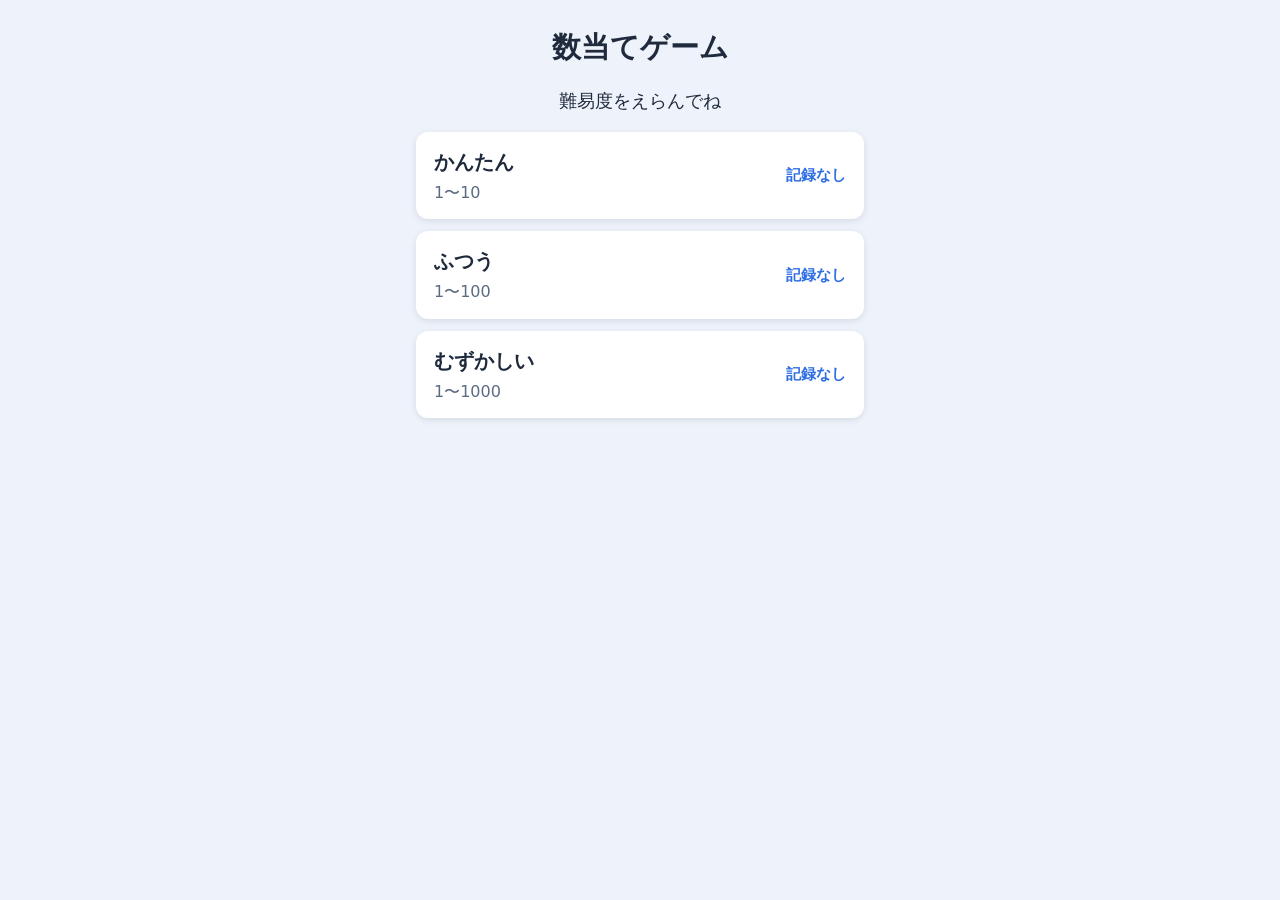
==== number-guess/index.html @ 99f07f9d "数当てゲームを追加：難易度えらび・ヒント・ハイスコア保存 - 難易度を3つから選べる（かんたん 1〜10、ふつう 1〜100、むずかしい 1〜1000） - 入力した数に「もっと大きい／小さい」と答え" ====
<!DOCTYPE html>
<html lang="ja">
<head>
  <meta charset="UTF-8">
  <!-- スマホの画面幅に合わせて表示するための設定 -->
  <meta name="viewport" content="width=device-width, initial-scale=1">
  <title>数当てゲーム</title>
  <link rel="stylesheet" href="style.css">
</head>
<body>
  <main class="card">
    <h1>数当てゲーム</h1>

    <!-- ① 難易度えらびの画面 -->
    <section id="screen-select">
      <p class="lead">難易度をえらんでね</p>
      <div class="level-list">
        <button type="button" class="level-button" data-level="easy">
          <span class="level-name">かんたん</span>
          <span class="level-range">1〜10</span>
          <span class="level-best" data-best="easy">記録なし</span>
        </button>
        <button type="button" class="level-button" data-level="normal">
          <span class="level-name">ふつう</span>
          <span class="level-range">1〜100</span>
          <span class="level-best" data-best="normal">記録なし</span>
        </button>
        <button type="button" class="level-button" data-level="hard">
          <span class="level-name">むずかしい</span>
          <span class="level-range">1〜1000</span>
          <span class="level-best" data-best="hard">記録なし</span>
        </button>
      </div>
    </section>

    <!-- ② ゲーム中の画面（最初はかくしておく） -->
    <section id="screen-play" hidden>
      <p class="lead" id="play-question">1〜10 の数を当ててね</p>

      <form id="guess-form" autocomplete="off">
        <input
          type="number"
          id="guess-input"
          inputmode="numeric"
          placeholder="数を入力"
          aria-label="予想する数"
        >
        <button type="submit" class="primary">こたえる</button>
      </form>

      <p id="hint" class="hint" aria-live="polite"></p>

      <dl class="status">
        <div><dt>回数</dt><dd id="count">0回</dd></div>
        <div><dt>答えのはんい</dt><dd id="range">1〜10</dd></div>
      </dl>

      <p class="history-title">入力した数</p>
      <ol id="history" class="history"></ol>

      <button type="button" class="secondary" data-action="back">難易度をえらびなおす</button>
    </section>

    <!-- ③ 正解の画面（最初はかくしておく） -->
    <section id="screen-clear" hidden>
      <p class="clear-title">正解！</p>
      <p id="clear-message" class="lead"></p>
      <p id="new-record" class="new-record" hidden>🎉 新記録！</p>
      <div class="button-row">
        <button type="button" class="primary" data-action="retry">もう一回</button>
        <button type="button" class="secondary" data-action="back">難易度をえらびなおす</button>
      </div>
    </section>
  </main>

  <script src="script.js"></script>
</body>
</html>
---- number-guess/style.css ----
/* ===== 全体 ===== */
* {
  box-sizing: border-box; /* 幅の計算に余白や枠線をふくめる（はみ出し防止） */
}

body {
  margin: 0;
  min-height: 100vh;
  background: #eef3fb;
  color: #1f2a3c;
  font-family: system-ui, -apple-system, "Hiragino Sans", "Noto Sans JP", sans-serif;
  line-height: 1.6;
}

/* hidden 属性が付いた画面は必ずかくす */
[hidden] {
  display: none !important;
}

/* 真ん中に置くカード。スマホでは画面いっぱい、パソコンでは幅480pxまで */
.card {
  max-width: 480px;
  margin: 0 auto;
  padding: 24px 16px 40px;
}

h1 {
  margin: 0 0 16px;
  text-align: center;
  font-size: 1.8rem;
}

.lead {
  margin: 0 0 16px;
  text-align: center;
  font-size: 1.15rem;
}

/* ===== ボタン共通 ===== */
button {
  font: inherit;
  min-height: 48px;          /* 指で押しやすい高さ */
  border: none;
  border-radius: 12px;
  cursor: pointer;
  touch-action: manipulation; /* ダブルタップで拡大されないようにする */
}

button:active {
  transform: scale(0.97);    /* 押したときに少し小さくして「押した感」を出す */
}

.primary {
  background: #2f6fe4;
  color: #fff;
  font-weight: bold;
  padding: 0 20px;
}

.secondary {
  background: #fff;
  color: #2f6fe4;
  border: 2px solid #2f6fe4;
  padding: 0 16px;
}

/* ===== ① 難易度えらび ===== */
.level-list {
  display: flex;
  flex-direction: column;
  gap: 12px;
}

.level-button {
  display: grid;
  grid-template-columns: 1fr auto;
  align-items: center;
  gap: 2px 12px;
  padding: 14px 18px;
  background: #fff;
  color: inherit;
  text-align: left;
  box-shadow: 0 2px 6px rgba(31, 42, 60, 0.12);
}

.level-name {
  font-size: 1.25rem;
  font-weight: bold;
}

.level-range {
  color: #5b6b82;
}

.level-best {
  grid-column: 2;
  grid-row: 1 / span 2;
  font-size: 0.95rem;
  color: #2f6fe4;
  font-weight: bold;
}

/* ===== ② ゲーム中 ===== */
#guess-form {
  display: flex;
  gap: 8px;
}

#guess-input {
  flex: 1;
  min-width: 0;              /* 小さい画面で入力欄がはみ出さないようにする */
  font-size: 1.4rem;         /* 16px以上にすると iPhone で勝手に拡大されない */
  padding: 8px 12px;
  border: 2px solid #b9c6da;
  border-radius: 12px;
  text-align: center;
}

#guess-input:focus {
  outline: none;
  border-color: #2f6fe4;
}

.hint {
  min-height: 2.2em;
  margin: 16px 0;
  text-align: center;
  font-size: 1.4rem;
  font-weight: bold;
}

.hint.up    { color: #d9480f; } /* もっと大きい */
.hint.down  { color: #1c7ed6; } /* もっと小さい */
.hint.error { color: #868e96; font-size: 1rem; } /* 入力のまちがい */

.status {
  display: flex;
  gap: 8px;
  margin: 0 0 16px;
}

.status div {
  flex: 1;
  background: #fff;
  border-radius: 12px;
  padding: 8px;
  text-align: center;
}

.status dt {
  font-size: 0.85rem;
  color: #5b6b82;
}

.status dd {
  margin: 0;
  font-size: 1.2rem;
  font-weight: bold;
}

.history-title {
  margin: 0 0 4px;
  font-size: 0.9rem;
  color: #5b6b82;
}

.history {
  display: flex;
  flex-wrap: wrap;           /* 入りきらなければ次の行へ */
  gap: 6px;
  list-style: none;
  margin: 0 0 24px;
  padding: 0;
  min-height: 2em;
}

.history li {
  background: #fff;
  border-radius: 999px;
  padding: 2px 12px;
}

.history li.up   { border: 2px solid #ffc9a8; } /* 小さすぎた数 */
.history li.down { border: 2px solid #a5d0f7; } /* 大きすぎた数 */

#screen-play > .secondary {
  width: 100%;
}

/* ===== ③ 正解 ===== */
.clear-title {
  margin: 8px 0;
  text-align: center;
  font-size: 2.4rem;
  font-weight: bold;
  color: #2b8a3e;
}

.new-record {
  margin: 0 0 16px;
  text-align: center;
  font-size: 1.3rem;
  font-weight: bold;
  color: #e67700;
}

.button-row {
  display: flex;
  flex-direction: column;
  gap: 12px;
}
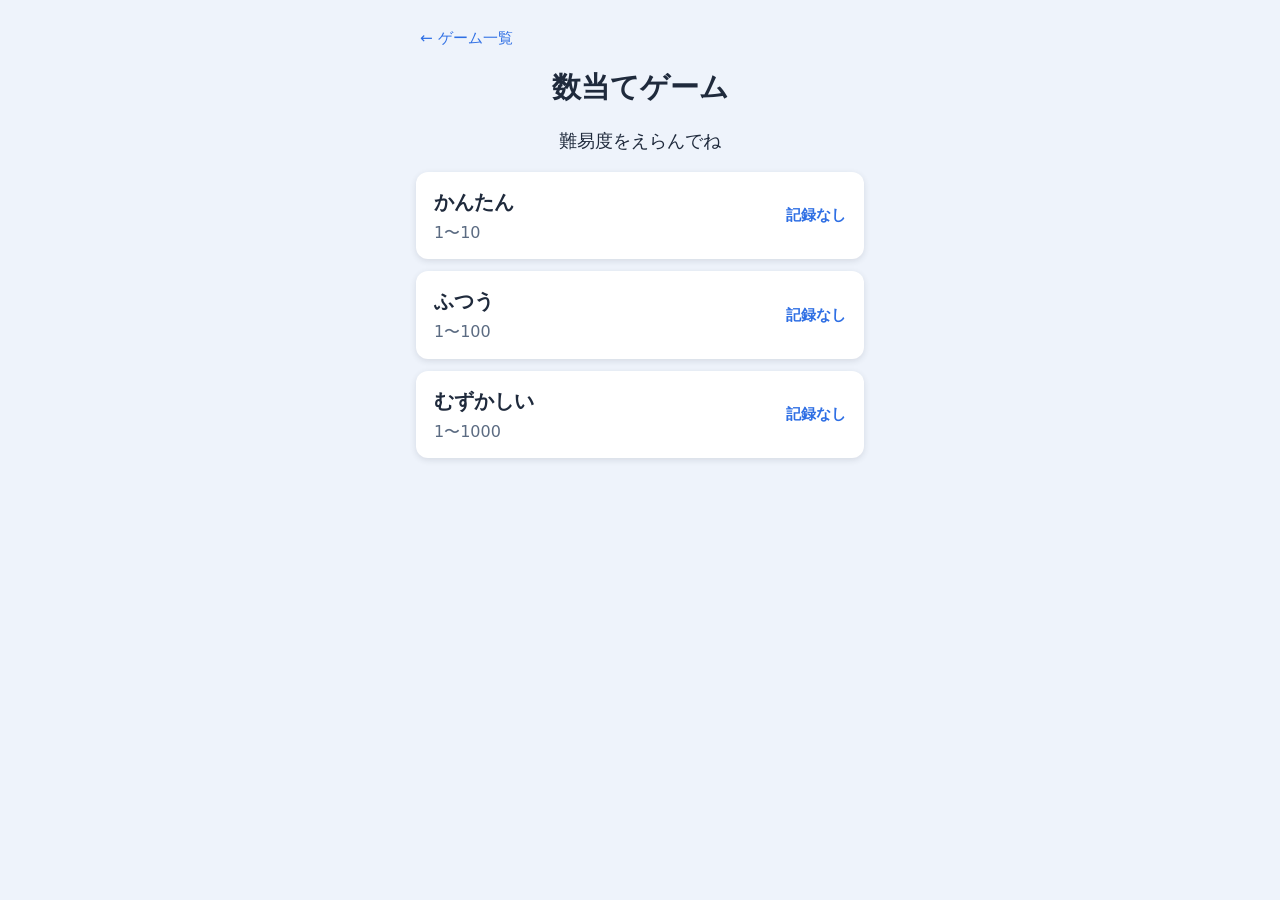
==== commit 2def642d: "ゲーム一覧ページを追加し、数当てゲームから戻れるようにした - リポジトリのいちばん上に index.html を作り、ゲームをカードで並べる一覧ページにした - ゲームのリストは games.js " ====
--- a/number-guess/index.html
+++ b/number-guess/index.html
@@ -9,6 +9,8 @@
 </head>
 <body>
   <main class="card">
+    <!-- 一覧ページに戻るリンク。「../」は「1つ上のフォルダ」という意味 -->
+    <a class="home-link" href="../index.html">← ゲーム一覧</a>
     <h1>数当てゲーム</h1>
 
     <!-- ① 難易度えらびの画面 -->
@@ -55,7 +57,14 @@
         <div><dt>答えのはんい</dt><dd id="range">1〜10</dd></div>
       </dl>
 
-      <p class="history-title">入力した数</p>
+      <div class="history-head">
+        <p class="history-title">入力した数</p>
+        <!-- チップの色の意味の説明 -->
+        <p class="legend">
+          <span class="legend-item"><span class="legend-chip up"></span>小さすぎた</span>
+          <span class="legend-item"><span class="legend-chip down"></span>大きすぎた</span>
+        </p>
+      </div>
       <ol id="history" class="history"></ol>
 
       <button type="button" class="secondary" data-action="back">難易度をえらびなおす</button>
--- a/number-guess/style.css
+++ b/number-guess/style.css
@@ -22,6 +22,23 @@
   max-width: 480px;
   margin: 0 auto;
   padding: 24px 16px 40px;
+}
+
+/* 一覧ページに戻るリンク。指で押しやすいように高さを44px取る */
+.home-link {
+  display: inline-flex;
+  align-items: center;
+  min-height: 44px;
+  margin: -8px 0 4px;
+  padding: 0 4px;
+  color: #2f6fe4;
+  font-size: 0.95rem;
+  text-decoration: none;
+  touch-action: manipulation;
+}
+
+.home-link:hover {
+  text-decoration: underline;
 }
 
 h1 {
@@ -158,10 +175,59 @@
   font-weight: bold;
 }
 
+/* 「入力した数」の見出しと、色の説明を横に並べる */
+.history-head {
+  display: flex;
+  flex-wrap: wrap;           /* せまい画面で入りきらなければ次の行へ */
+  justify-content: space-between;
+  align-items: center;
+  gap: 4px 12px;
+  margin: 0 0 6px;
+}
+
 .history-title {
-  margin: 0 0 4px;
+  margin: 0;
   font-size: 0.9rem;
   color: #5b6b82;
+}
+
+/* 色の説明（小さめの文字） */
+.legend {
+  display: flex;
+  gap: 12px;
+  margin: 0;
+  font-size: 0.8rem;
+  color: #5b6b82;
+}
+
+.legend-item {
+  display: inline-flex;
+  align-items: center;
+  gap: 4px;
+}
+
+/* 説明の見本。チップと同じ色の小さな丸 */
+.legend-chip {
+  width: 14px;
+  height: 14px;
+  border-radius: 999px;
+}
+
+/* 小さすぎた数（オレンジ）と大きすぎた数（青）の色。チップと説明の見本で同じ色を使う */
+.up {
+  --chip-border: #f08c4a;
+  --chip-bg: #fff1e6;
+}
+
+.down {
+  --chip-border: #4a9be8;
+  --chip-bg: #e7f2fd;
+}
+
+.legend-chip,
+.history li {
+  border: 2px solid var(--chip-border, #b9c6da);
+  background: var(--chip-bg, #fff);
 }
 
 .history {
@@ -175,13 +241,9 @@
 }
 
 .history li {
-  background: #fff;
   border-radius: 999px;
   padding: 2px 12px;
 }
-
-.history li.up   { border: 2px solid #ffc9a8; } /* 小さすぎた数 */
-.history li.down { border: 2px solid #a5d0f7; } /* 大きすぎた数 */
 
 #screen-play > .secondary {
   width: 100%;
